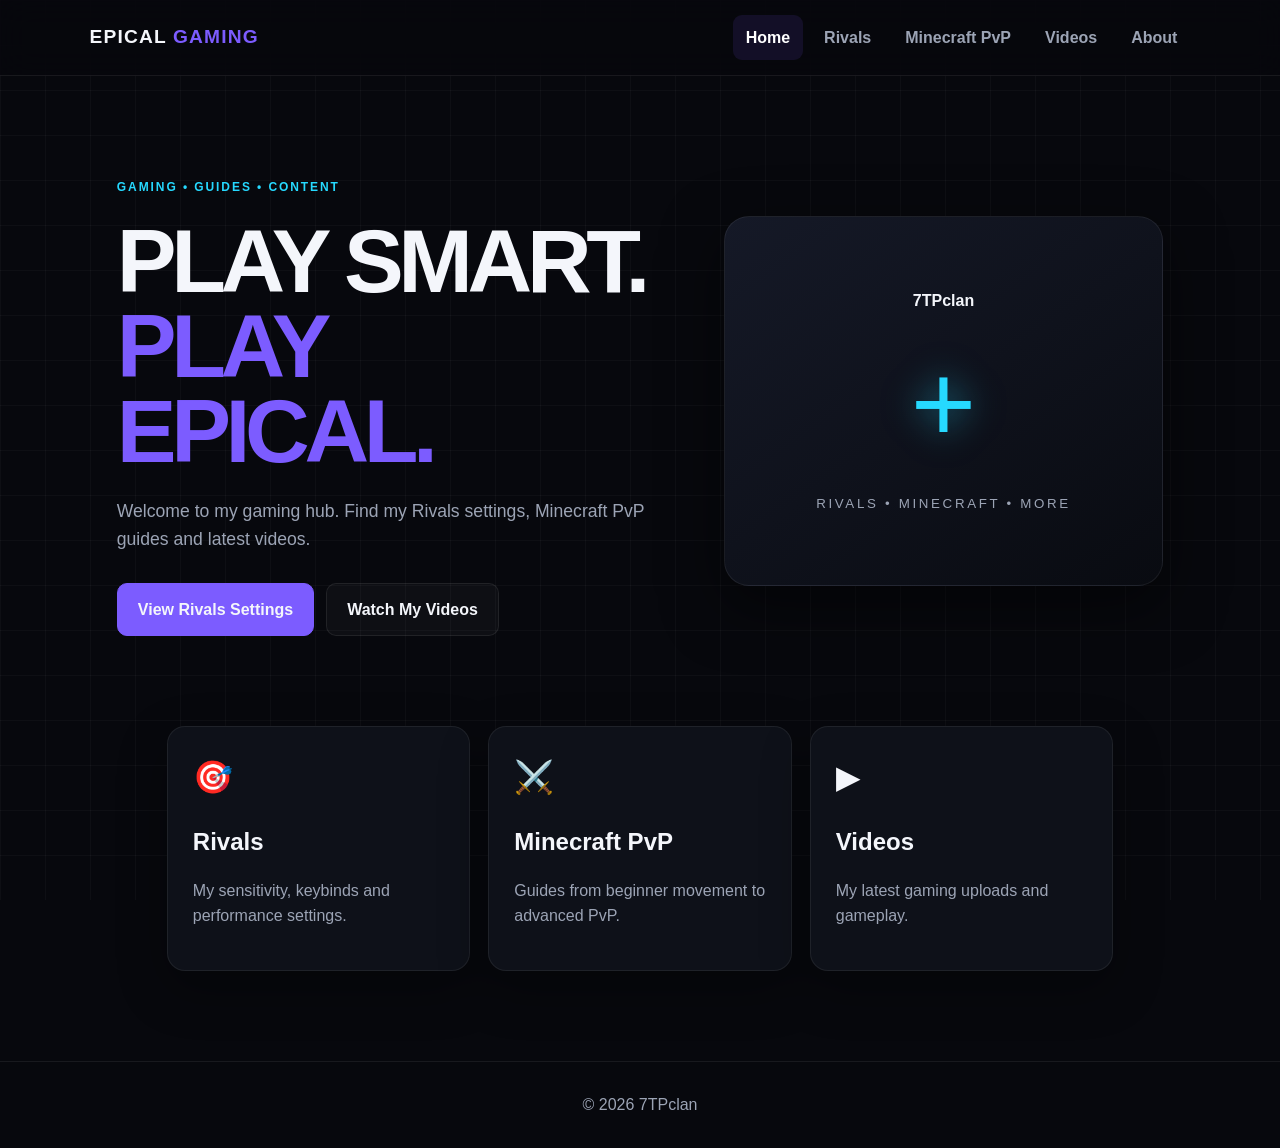
==== index.html @ 8da76f35 "Add files via upload" ====
<!DOCTYPE html>
<html lang="en">
<head>
<meta charset="UTF-8"><meta name="viewport" content="width=device-width,initial-scale=1.0">
<title>7TPclan</title><link rel="stylesheet" href="style.css">
</head>
<body>
<header><a class="logo" href="index.html">EPICAL <span>GAMING</span></a>
<nav>
<a class="active" href="index.html">Home</a>
<a href="rivals.html">Rivals</a>
<a href="minecraft.html">Minecraft PvP</a>
<a href="videos.html">Videos</a>
<a href="about.html">About</a>
</nav></header>
<main class="hero"><div>
<p class="eyebrow">GAMING • GUIDES • CONTENT</p>
<h1>PLAY SMART.<br><span>PLAY EPICAL.</span></h1>
<p class="lead">Welcome to my gaming hub. Find my Rivals settings, Minecraft PvP guides and latest videos.</p>
<div class="buttons"><a class="btn" href="rivals.html">View Rivals Settings</a><a class="btn ghost" href="videos.html">Watch My Videos</a></div>
</div><div class="hero-box"><b>7TPclan</b><strong>+</strong><small>RIVALS • MINECRAFT • MORE</small></div></main>
<section class="cards">
<a class="card" href="rivals.html"><i>🎯</i><h2>Rivals</h2><p>My sensitivity, keybinds and performance settings.</p></a>
<a class="card" href="minecraft.html"><i>⚔️</i><h2>Minecraft PvP</h2><p>Guides from beginner movement to advanced PvP.</p></a>
<a class="card" href="videos.html"><i>▶</i><h2>Videos</h2><p>My latest gaming uploads and gameplay.</p></a>
</section>
<footer>© <span id="year"></span> 7TPclan</footer><script src="script.js"></script>
</body></html>
---- style.css ----
*{box-sizing:border-box}html{scroll-behavior:smooth}body{margin:0;background:#07080d;color:#f4f6fb;font-family:Inter,Arial,sans-serif;line-height:1.6}body:before{content:"";position:fixed;inset:0;pointer-events:none;background-image:linear-gradient(#ffffff08 1px,transparent 1px),linear-gradient(90deg,#ffffff08 1px,transparent 1px);background-size:45px 45px;z-index:-1}a{text-decoration:none;color:inherit}header{height:76px;display:flex;align-items:center;justify-content:space-between;padding:0 7%;position:sticky;top:0;z-index:10;background:#07080ddd;backdrop-filter:blur(16px);border-bottom:1px solid #ffffff12}.logo{font-weight:900;font-size:1.2rem;letter-spacing:.06em}.logo span,h1 span{color:#7c5cff}nav{display:flex;gap:8px}nav a{padding:10px 13px;color:#9ca4b5;font-weight:700;border-radius:9px}nav a:hover,nav a.active{background:#7c5cff1c;color:#fff}.hero,.page{max-width:1200px;margin:auto}.hero{min-height:620px;padding:90px 6%;display:grid;grid-template-columns:1.1fr .9fr;align-items:center;gap:70px}.eyebrow{color:#26d9ff;font-size:.75rem;font-weight:900;letter-spacing:.16em}.hero h1,.page h1{font-size:clamp(3rem,7vw,6rem);line-height:.95;letter-spacing:-.06em;margin:22px 0}.page{padding:90px 6%;min-height:650px}.page h1{font-size:clamp(2.7rem,6vw,5rem)}.lead{color:#9ca4b5;max-width:650px;font-size:1.1rem}.buttons{display:flex;gap:12px;margin-top:30px}.btn{display:inline-block;padding:13px 20px;background:#7c5cff;border:1px solid #7c5cff;border-radius:10px;font-weight:900}.btn.ghost{background:#ffffff08;border-color:#ffffff14}.hero-box{height:370px;border:1px solid #ffffff12;border-radius:25px;background:linear-gradient(145deg,#151927,#090b11);display:flex;flex-direction:column;align-items:center;justify-content:center;box-shadow:0 20px 60px #0008}.hero-box strong{font-size:7rem;font-weight:200;color:#26d9ff;text-shadow:0 0 35px #26d9ff88}.hero-box small{color:#9ca4b5;letter-spacing:.2em}.cards,.grid{display:grid;grid-template-columns:repeat(3,1fr);gap:18px;max-width:1100px;margin:0 auto;padding:0 6% 90px}.card,.panel,.video{background:#0e1119;border:1px solid #ffffff12;border-radius:18px;padding:25px;box-shadow:0 18px 50px #0005}.card{transition:.2s}.card:hover{transform:translateY(-5px);border-color:#7c5cff66}.card i{font-style:normal;font-size:2rem}.card h2{margin-bottom:7px}.card p,.panel p,.inside p{color:#9ca4b5}.panel div{display:flex;justify-content:space-between;padding:14px 0;border-bottom:1px solid #ffffff0e;color:#9ca4b5}.panel div b{color:#fff}.panel small{color:#26d9ff;font-weight:900;letter-spacing:.1em}.panel li{color:#cbd1df;padding:5px}.tip{margin-top:30px;padding:18px;background:#26d9ff0d;border:1px solid #26d9ff22;border-radius:12px}.video{padding:0;overflow:hidden}.thumb{height:180px;background:linear-gradient(135deg,#2b1c61,#12172b);display:flex;align-items:center;justify-content:center;flex-direction:column;font-weight:900;letter-spacing:.12em;font-size:.8rem}.thumb b{font-size:1.6rem}.thumb.two{background:linear-gradient(135deg,#183f4d,#121a2c)}.thumb.three{background:linear-gradient(135deg,#4c2344,#171326)}.inside{padding:20px}.link{color:#26d9ff;font-weight:800}.about{text-align:center}.about .lead{margin:0 auto 30px}footer{padding:30px 7%;border-top:1px solid #ffffff12;color:#9ca4b5;text-align:center}@media(max-width:800px){header{padding:0 5%}nav{gap:0}nav a{font-size:.8rem;padding:8px}.hero{grid-template-columns:1fr;padding-top:60px}.hero-box{height:280px}.cards,.grid{grid-template-columns:1fr}.buttons{flex-direction:column}.btn{text-align:center}.page{padding-top:60px}}@media(max-width:520px){nav{flex-wrap:wrap;justify-content:flex-end}header{height:auto;min-height:76px;padding:12px 5%;gap:10px}.logo{font-size:1rem}nav a{font-size:.72rem;padding:6px}.hero h1{font-size:3.2rem}}
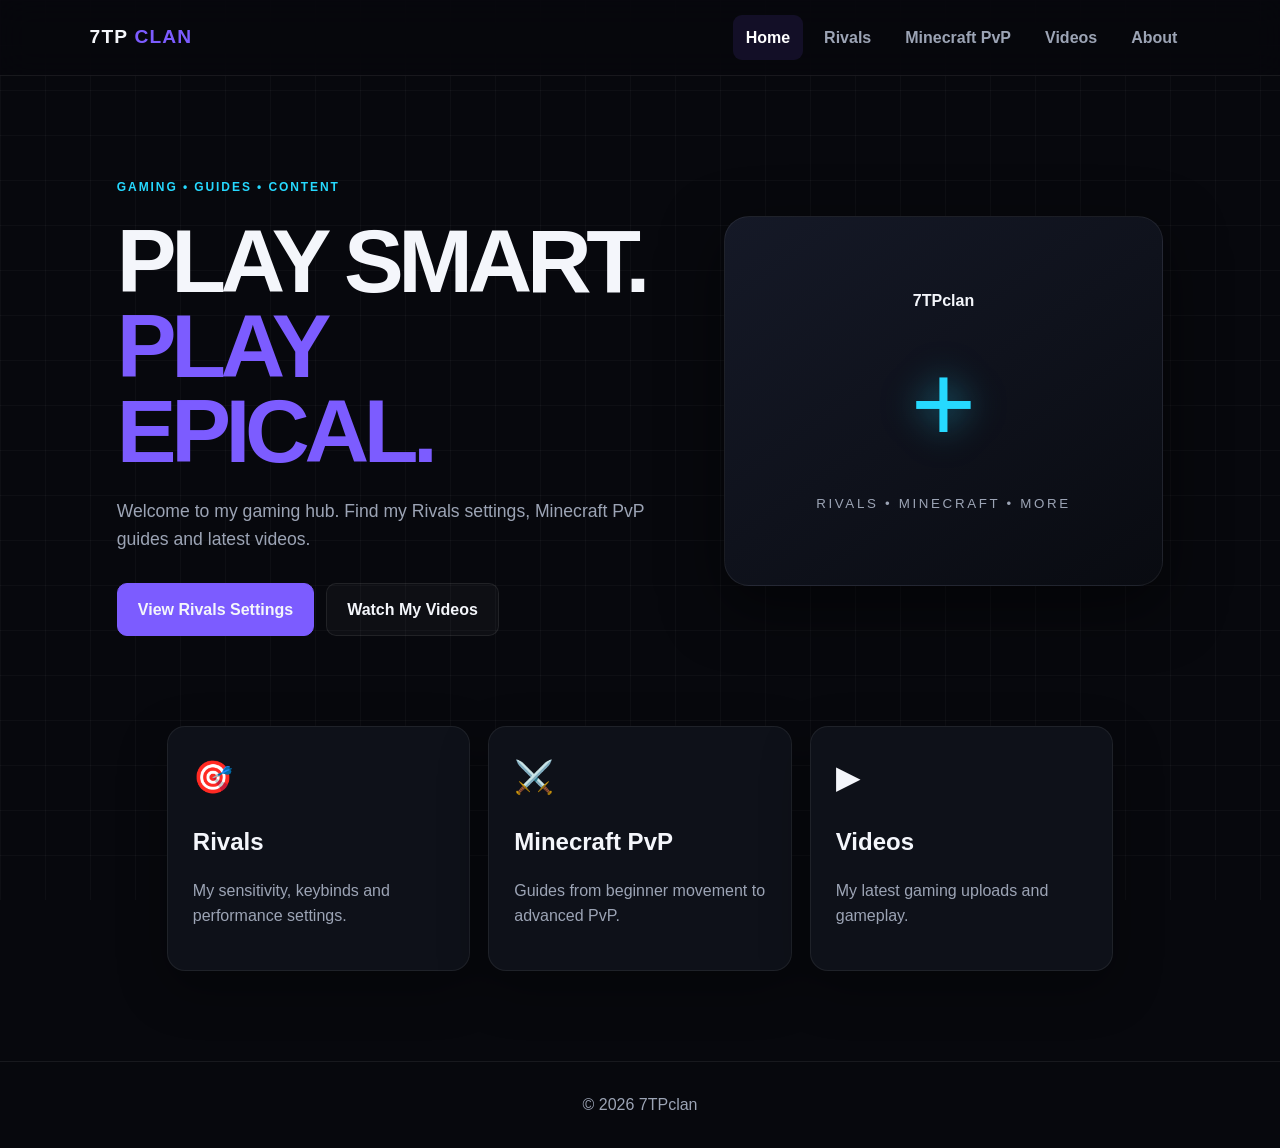
==== commit 44239899: "Update index.html" ====
--- a/index.html
+++ b/index.html
@@ -5,7 +5,7 @@
 <title>7TPclan</title><link rel="stylesheet" href="style.css">
 </head>
 <body>
-<header><a class="logo" href="index.html">EPICAL <span>GAMING</span></a>
+<header><a class="logo" href="index.html">7TP <span>CLAN</span></a>
 <nav>
 <a class="active" href="index.html">Home</a>
 <a href="rivals.html">Rivals</a>
@@ -25,4 +25,4 @@
 <a class="card" href="videos.html"><i>▶</i><h2>Videos</h2><p>My latest gaming uploads and gameplay.</p></a>
 </section>
 <footer>© <span id="year"></span> 7TPclan</footer><script src="script.js"></script>
-</body></html>+</body></html>
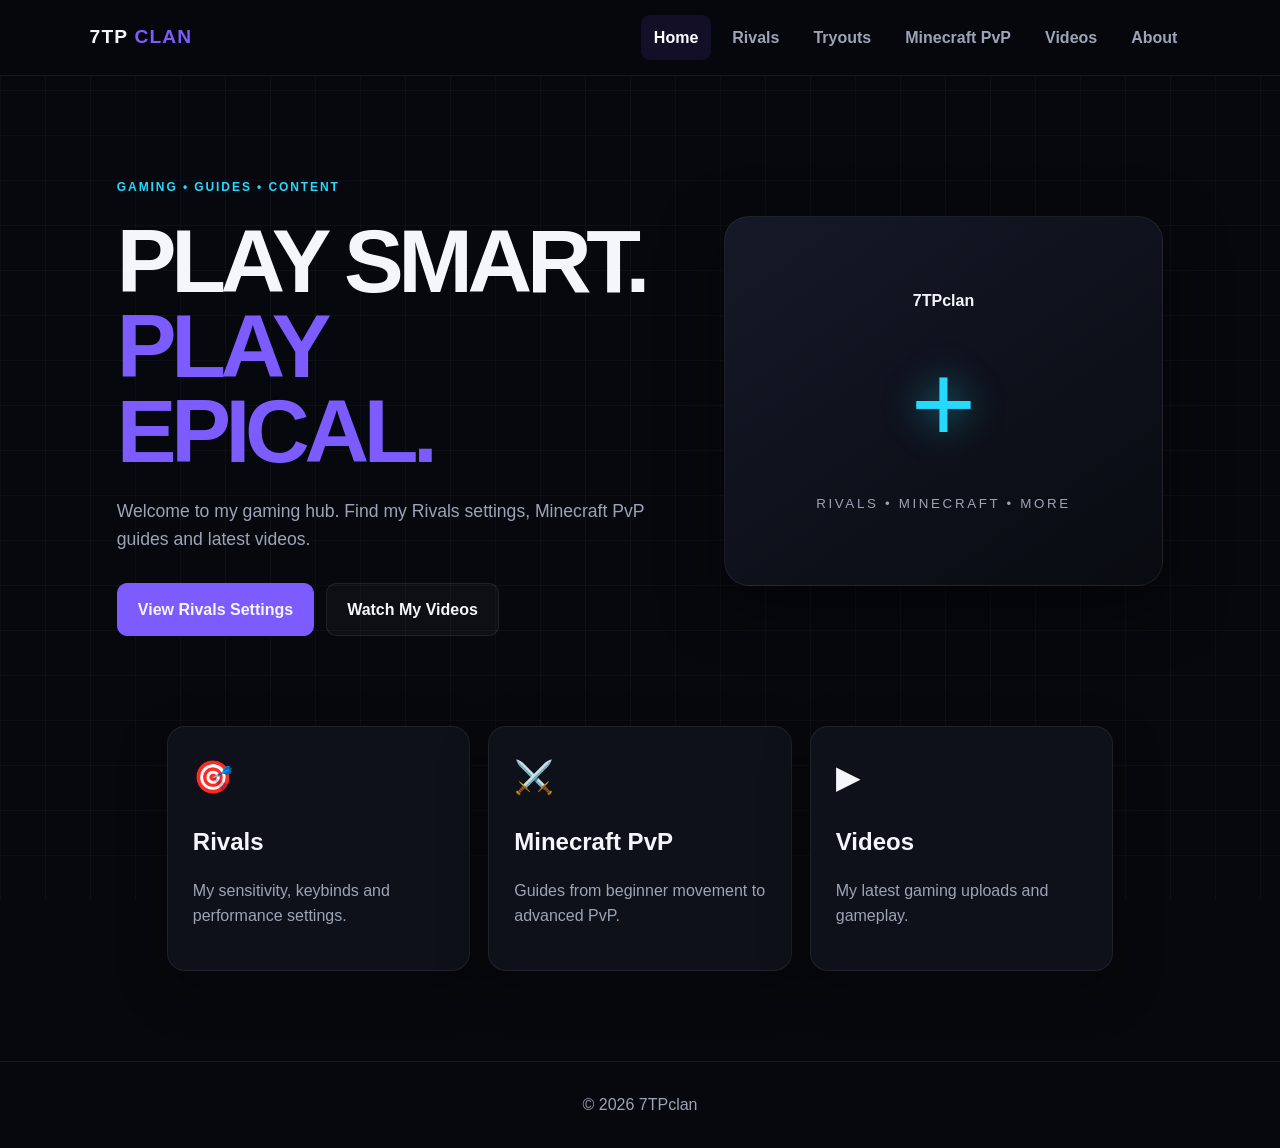
==== commit c0fad3ba: "Update index.html" ====
--- a/index.html
+++ b/index.html
@@ -9,6 +9,7 @@
 <nav>
 <a class="active" href="index.html">Home</a>
 <a href="rivals.html">Rivals</a>
+<a href="tryouts.html">Tryouts</a>
 <a href="minecraft.html">Minecraft PvP</a>
 <a href="videos.html">Videos</a>
 <a href="about.html">About</a>
--- a/style.css
+++ b/style.css
@@ -1 +1,756 @@
-*{box-sizing:border-box}html{scroll-behavior:smooth}body{margin:0;background:#07080d;color:#f4f6fb;font-family:Inter,Arial,sans-serif;line-height:1.6}body:before{content:"";position:fixed;inset:0;pointer-events:none;background-image:linear-gradient(#ffffff08 1px,transparent 1px),linear-gradient(90deg,#ffffff08 1px,transparent 1px);background-size:45px 45px;z-index:-1}a{text-decoration:none;color:inherit}header{height:76px;display:flex;align-items:center;justify-content:space-between;padding:0 7%;position:sticky;top:0;z-index:10;background:#07080ddd;backdrop-filter:blur(16px);border-bottom:1px solid #ffffff12}.logo{font-weight:900;font-size:1.2rem;letter-spacing:.06em}.logo span,h1 span{color:#7c5cff}nav{display:flex;gap:8px}nav a{padding:10px 13px;color:#9ca4b5;font-weight:700;border-radius:9px}nav a:hover,nav a.active{background:#7c5cff1c;color:#fff}.hero,.page{max-width:1200px;margin:auto}.hero{min-height:620px;padding:90px 6%;display:grid;grid-template-columns:1.1fr .9fr;align-items:center;gap:70px}.eyebrow{color:#26d9ff;font-size:.75rem;font-weight:900;letter-spacing:.16em}.hero h1,.page h1{font-size:clamp(3rem,7vw,6rem);line-height:.95;letter-spacing:-.06em;margin:22px 0}.page{padding:90px 6%;min-height:650px}.page h1{font-size:clamp(2.7rem,6vw,5rem)}.lead{color:#9ca4b5;max-width:650px;font-size:1.1rem}.buttons{display:flex;gap:12px;margin-top:30px}.btn{display:inline-block;padding:13px 20px;background:#7c5cff;border:1px solid #7c5cff;border-radius:10px;font-weight:900}.btn.ghost{background:#ffffff08;border-color:#ffffff14}.hero-box{height:370px;border:1px solid #ffffff12;border-radius:25px;background:linear-gradient(145deg,#151927,#090b11);display:flex;flex-direction:column;align-items:center;justify-content:center;box-shadow:0 20px 60px #0008}.hero-box strong{font-size:7rem;font-weight:200;color:#26d9ff;text-shadow:0 0 35px #26d9ff88}.hero-box small{color:#9ca4b5;letter-spacing:.2em}.cards,.grid{display:grid;grid-template-columns:repeat(3,1fr);gap:18px;max-width:1100px;margin:0 auto;padding:0 6% 90px}.card,.panel,.video{background:#0e1119;border:1px solid #ffffff12;border-radius:18px;padding:25px;box-shadow:0 18px 50px #0005}.card{transition:.2s}.card:hover{transform:translateY(-5px);border-color:#7c5cff66}.card i{font-style:normal;font-size:2rem}.card h2{margin-bottom:7px}.card p,.panel p,.inside p{color:#9ca4b5}.panel div{display:flex;justify-content:space-between;padding:14px 0;border-bottom:1px solid #ffffff0e;color:#9ca4b5}.panel div b{color:#fff}.panel small{color:#26d9ff;font-weight:900;letter-spacing:.1em}.panel li{color:#cbd1df;padding:5px}.tip{margin-top:30px;padding:18px;background:#26d9ff0d;border:1px solid #26d9ff22;border-radius:12px}.video{padding:0;overflow:hidden}.thumb{height:180px;background:linear-gradient(135deg,#2b1c61,#12172b);display:flex;align-items:center;justify-content:center;flex-direction:column;font-weight:900;letter-spacing:.12em;font-size:.8rem}.thumb b{font-size:1.6rem}.thumb.two{background:linear-gradient(135deg,#183f4d,#121a2c)}.thumb.three{background:linear-gradient(135deg,#4c2344,#171326)}.inside{padding:20px}.link{color:#26d9ff;font-weight:800}.about{text-align:center}.about .lead{margin:0 auto 30px}footer{padding:30px 7%;border-top:1px solid #ffffff12;color:#9ca4b5;text-align:center}@media(max-width:800px){header{padding:0 5%}nav{gap:0}nav a{font-size:.8rem;padding:8px}.hero{grid-template-columns:1fr;padding-top:60px}.hero-box{height:280px}.cards,.grid{grid-template-columns:1fr}.buttons{flex-direction:column}.btn{text-align:center}.page{padding-top:60px}}@media(max-width:520px){nav{flex-wrap:wrap;justify-content:flex-end}header{height:auto;min-height:76px;padding:12px 5%;gap:10px}.logo{font-size:1rem}nav a{font-size:.72rem;padding:6px}.hero h1{font-size:3.2rem}}+* {
+  box-sizing: border-box;
+}
+
+html {
+  scroll-behavior: smooth;
+}
+
+body {
+  margin: 0;
+  background: #07080d;
+  color: #f4f6fb;
+  font-family: Inter, Arial, sans-serif;
+  line-height: 1.6;
+}
+
+body:before {
+  content: "";
+  position: fixed;
+  inset: 0;
+  pointer-events: none;
+  background-image:
+    linear-gradient(#ffffff08 1px, transparent 1px),
+    linear-gradient(90deg, #ffffff08 1px, transparent 1px);
+  background-size: 45px 45px;
+  z-index: -1;
+}
+
+a {
+  text-decoration: none;
+  color: inherit;
+}
+
+/* =========================
+   HEADER
+========================= */
+
+header {
+  height: 76px;
+  display: flex;
+  align-items: center;
+  justify-content: space-between;
+  padding: 0 7%;
+  position: sticky;
+  top: 0;
+  z-index: 10;
+  background: #07080ddd;
+  backdrop-filter: blur(16px);
+  border-bottom: 1px solid #ffffff12;
+}
+
+.logo {
+  font-weight: 900;
+  font-size: 1.2rem;
+  letter-spacing: 0.06em;
+}
+
+.logo span,
+h1 span,
+h2 span {
+  color: #7c5cff;
+}
+
+nav {
+  display: flex;
+  gap: 8px;
+}
+
+nav a {
+  padding: 10px 13px;
+  color: #9ca4b5;
+  font-weight: 700;
+  border-radius: 9px;
+}
+
+nav a:hover,
+nav a.active {
+  background: #7c5cff1c;
+  color: #fff;
+}
+
+/* =========================
+   GENERAL
+========================= */
+
+.hero,
+.page {
+  max-width: 1200px;
+  margin: auto;
+}
+
+.eyebrow {
+  color: #26d9ff;
+  font-size: 0.75rem;
+  font-weight: 900;
+  letter-spacing: 0.16em;
+}
+
+.hero h1,
+.page h1 {
+  font-size: clamp(3rem, 7vw, 6rem);
+  line-height: 0.95;
+  letter-spacing: -0.06em;
+  margin: 22px 0;
+}
+
+.page {
+  padding: 90px 6%;
+  min-height: 650px;
+}
+
+.page h1 {
+  font-size: clamp(2.7rem, 6vw, 5rem);
+}
+
+.lead {
+  color: #9ca4b5;
+  max-width: 650px;
+  font-size: 1.1rem;
+}
+
+/* =========================
+   HOME HERO
+========================= */
+
+.hero {
+  min-height: 620px;
+  padding: 90px 6%;
+  display: grid;
+  grid-template-columns: 1.1fr 0.9fr;
+  align-items: center;
+  gap: 70px;
+}
+
+.hero-box {
+  height: 370px;
+  border: 1px solid #ffffff12;
+  border-radius: 25px;
+  background: linear-gradient(145deg, #151927, #090b11);
+  display: flex;
+  flex-direction: column;
+  align-items: center;
+  justify-content: center;
+  box-shadow: 0 20px 60px #0008;
+}
+
+.hero-box strong {
+  font-size: 7rem;
+  font-weight: 200;
+  color: #26d9ff;
+  text-shadow: 0 0 35px #26d9ff88;
+}
+
+.hero-box small {
+  color: #9ca4b5;
+  letter-spacing: 0.2em;
+}
+
+/* =========================
+   BUTTONS
+========================= */
+
+.buttons {
+  display: flex;
+  gap: 12px;
+  margin-top: 30px;
+}
+
+.btn {
+  display: inline-block;
+  padding: 13px 20px;
+  background: #7c5cff;
+  border: 1px solid #7c5cff;
+  border-radius: 10px;
+  font-weight: 900;
+}
+
+.btn.ghost {
+  background: #ffffff08;
+  border-color: #ffffff14;
+}
+
+/* =========================
+   CARDS / PANELS / VIDEOS
+========================= */
+
+.cards,
+.grid {
+  display: grid;
+  grid-template-columns: repeat(3, 1fr);
+  gap: 18px;
+  max-width: 1100px;
+  margin: 0 auto;
+  padding: 0 6% 90px;
+}
+
+.card,
+.panel,
+.video {
+  background: #0e1119;
+  border: 1px solid #ffffff12;
+  border-radius: 18px;
+  padding: 25px;
+  box-shadow: 0 18px 50px #0005;
+}
+
+.card {
+  transition: 0.2s;
+}
+
+.card:hover {
+  transform: translateY(-5px);
+  border-color: #7c5cff66;
+}
+
+.card i {
+  font-style: normal;
+  font-size: 2rem;
+}
+
+.card h2 {
+  margin-bottom: 7px;
+}
+
+.card p,
+.panel p,
+.inside p {
+  color: #9ca4b5;
+}
+
+/* =========================
+   RIVALS SETTINGS
+========================= */
+
+.panel div {
+  display: flex;
+  justify-content: space-between;
+  gap: 20px;
+  padding: 14px 0;
+  border-bottom: 1px solid #ffffff0e;
+  color: #9ca4b5;
+}
+
+.panel div b {
+  color: #fff;
+  text-align: right;
+}
+
+.panel small {
+  color: #26d9ff;
+  font-weight: 900;
+  letter-spacing: 0.1em;
+}
+
+.panel li {
+  color: #cbd1df;
+  padding: 5px;
+}
+
+.tip {
+  margin-top: 30px;
+  padding: 18px;
+  background: #26d9ff0d;
+  border: 1px solid #26d9ff22;
+  border-radius: 12px;
+}
+
+/* =========================
+   VIDEOS
+========================= */
+
+.video {
+  padding: 0;
+  overflow: hidden;
+}
+
+.thumb {
+  height: 180px;
+  background: linear-gradient(135deg, #2b1c61, #12172b);
+  display: flex;
+  align-items: center;
+  justify-content: center;
+  flex-direction: column;
+  font-weight: 900;
+  letter-spacing: 0.12em;
+  font-size: 0.8rem;
+}
+
+.thumb b {
+  font-size: 1.6rem;
+}
+
+.thumb.two {
+  background: linear-gradient(135deg, #183f4d, #121a2c);
+}
+
+.thumb.three {
+  background: linear-gradient(135deg, #4c2344, #171326);
+}
+
+.inside {
+  padding: 20px;
+}
+
+.link {
+  color: #26d9ff;
+  font-weight: 800;
+}
+
+/* =========================
+   ABOUT
+========================= */
+
+.about {
+  text-align: center;
+}
+
+.about .lead {
+  margin: 0 auto 30px;
+}
+
+/* =========================
+   CLAN MEMBERS
+========================= */
+
+.clan-members {
+  max-width: 1200px;
+  margin: 70px auto 0;
+  padding: 0 6% 80px;
+  text-align: center;
+}
+
+.clan-members h2,
+.tryout-section h2 {
+  font-size: clamp(2.5rem, 5vw, 4.5rem);
+  line-height: 1;
+  letter-spacing: -0.05em;
+  margin: 15px 0;
+}
+
+.section-lead {
+  color: #9ca4b5;
+  max-width: 650px;
+  margin: 0 auto 40px;
+}
+
+/* =========================
+   MEMBER GRID
+========================= */
+
+.member-grid {
+  display: grid;
+  grid-template-columns: repeat(3, 1fr);
+  gap: 22px;
+  margin-top: 40px;
+}
+
+/* =========================
+   MEMBER CARD
+========================= */
+
+.member-card {
+  background: #0e1119;
+  border: 1px solid #ffffff12;
+  border-radius: 20px;
+  overflow: hidden;
+  box-shadow: 0 18px 50px #0005;
+  transition: 0.25s;
+}
+
+.member-card:hover {
+  transform: translateY(-7px);
+  border-color: #7c5cff66;
+}
+
+.member-card.featured {
+  border-color: #7c5cff35;
+}
+
+/* =========================
+   MEMBER PHOTO
+========================= */
+
+.member-photo {
+  height: 280px;
+  display: flex;
+  align-items: flex-end;
+  justify-content: center;
+  overflow: hidden;
+  background: linear-gradient(145deg, #151927, #090b11);
+}
+
+.member-photo img {
+  width: 100%;
+  height: 100%;
+  object-fit: contain;
+  object-position: center bottom;
+  display: block;
+}
+
+/* =========================
+   MEMBER INFO
+========================= */
+
+.member-info {
+  padding: 22px;
+}
+
+.member-info h3 {
+  font-size: 1.5rem;
+  margin: 5px 0;
+}
+
+.member-info p:last-child {
+  color: #9ca4b5;
+  margin: 0;
+}
+
+/* =========================
+   MEMBER ROLES
+========================= */
+
+.member-role {
+  font-size: 0.72rem;
+  font-weight: 900;
+  letter-spacing: 0.12em;
+  margin: 0 0 8px;
+}
+
+.member-role.leader {
+  color: #26d9ff;
+}
+
+.member-role.vice {
+  color: #7c5cff;
+}
+
+.member-role.command {
+  color: #9ca4b5;
+}
+
+/* =========================
+   TRYOUT TEAMS
+========================= */
+
+.tryout-section {
+  margin-top: 90px;
+}
+
+.tryout-box {
+  max-width: 750px;
+  margin: 40px auto 0;
+  padding: 40px 25px;
+  background: linear-gradient(145deg, #151927, #090b11);
+  border: 1px solid #ffffff12;
+  border-radius: 20px;
+  box-shadow: 0 18px 50px #0005;
+}
+
+.tryout-box h3 {
+  margin-top: 0;
+  font-size: 1.8rem;
+}
+
+.tryout-box p {
+  color: #9ca4b5;
+  margin-bottom: 25px;
+}
+
+/* =========================
+   DISCORD SECTION
+========================= */
+
+.discord-join {
+  max-width: 900px;
+  margin: 50px auto 0;
+  padding: 45px 30px;
+  text-align: center;
+  background: linear-gradient(145deg, #151927, #090b11);
+  border: 1px solid #ffffff12;
+  border-radius: 20px;
+  box-shadow: 0 18px 50px #0005;
+}
+
+.discord-join h2 {
+  margin: 0 0 10px;
+  font-size: 2rem;
+}
+
+.discord-join p {
+  color: #9ca4b5;
+  margin: 0 0 25px;
+}
+
+/* =========================
+   FOOTER
+========================= */
+
+footer {
+  padding: 30px 7%;
+  border-top: 1px solid #ffffff12;
+  color: #9ca4b5;
+  text-align: center;
+}
+
+/* =========================
+   TABLET
+========================= */
+
+@media (max-width: 800px) {
+
+  header {
+    padding: 0 5%;
+  }
+
+  nav {
+    gap: 0;
+  }
+
+  nav a {
+    font-size: 0.8rem;
+    padding: 8px;
+  }
+
+  .hero {
+    grid-template-columns: 1fr;
+    padding-top: 60px;
+  }
+
+  .hero-box {
+    height: 280px;
+  }
+
+  .cards,
+  .grid,
+  .member-grid {
+    grid-template-columns: 1fr;
+  }
+
+  .buttons {
+    flex-direction: column;
+  }
+
+  .btn {
+    text-align: center;
+  }
+
+  .page {
+    padding-top: 60px;
+  }
+
+  .member-photo {
+    height: 300px;
+  }
+}
+
+/* =========================
+   MOBILE
+========================= */
+
+@media (max-width: 520px) {
+
+  nav {
+    flex-wrap: wrap;
+    justify-content: flex-end;
+  }
+
+  header {
+    height: auto;
+    min-height: 76px;
+    padding: 12px 5%;
+    gap: 10px;
+  }
+
+  .logo {
+    font-size: 1rem;
+  }
+
+  nav a {
+    font-size: 0.72rem;
+    padding: 6px;
+  }
+
+  .hero h1 {
+    font-size: 3.2rem;
+  }
+
+  .member-grid {
+    grid-template-columns: 1fr;
+  }
+
+  .panel div {
+    flex-wrap: wrap;
+  }
+}
+/* =========================
+   TRYOUTS PAGE
+========================= */
+
+.tryout-section {
+  max-width: 1100px;
+  margin: 60px auto 0;
+  padding-bottom: 50px;
+}
+
+.tryout-section > h2,
+.host-title {
+  font-size: clamp(2.2rem, 5vw, 4rem);
+  line-height: 1;
+  letter-spacing: -0.05em;
+  margin: 50px 0 25px;
+}
+
+.tryout-section h2 span,
+.host-title span {
+  color: #7c5cff;
+}
+
+.tryout-requirements {
+  display: grid;
+  grid-template-columns: repeat(2, 1fr);
+  gap: 18px;
+}
+
+.requirement {
+  display: flex;
+  align-items: center;
+  gap: 20px;
+  padding: 25px;
+  background: #0e1119;
+  border: 1px solid #ffffff12;
+  border-radius: 18px;
+  box-shadow: 0 18px 50px #0005;
+}
+
+.requirement-icon {
+  font-size: 2.5rem;
+  flex-shrink: 0;
+}
+
+.requirement h3 {
+  margin: 0 0 5px;
+  font-size: 1.4rem;
+}
+
+.requirement h3 span {
+  color: #9ca4b5;
+  font-size: 0.8rem;
+}
+
+.requirement p {
+  margin: 0;
+  color: #9ca4b5;
+}
+
+.requirement.optional {
+  border-color: #7c5cff35;
+}
+
+.section-lead {
+  color: #9ca4b5;
+  max-width: 650px;
+  margin: 0 auto 35px;
+}
+
+.host-title {
+  margin-top: 80px;
+  text-align: center;
+}
+
+.host-grid {
+  display: grid;
+  grid-template-columns: repeat(3, 1fr);
+  gap: 18px;
+}
+
+.host-card {
+  padding: 25px;
+  text-align: center;
+  background: #0e1119;
+  border: 1px solid #ffffff12;
+  border-radius: 18px;
+  box-shadow: 0 18px 50px #0005;
+  transition: 0.2s;
+}
+
+.host-card:hover {
+  transform: translateY(-5px);
+  border-color: #7c5cff66;
+}
+
+.host-card h3 {
+  margin: 5px 0;
+  font-size: 1.35rem;
+}
+
+.host-card p:last-child {
+  color: #9ca4b5;
+  margin: 0;
+}
+
+.host-role {
+  font-size: 0.72rem;
+  font-weight: 900;
+  letter-spacing: 0.12em;
+  margin: 0;
+}
+
+.host-role.leader {
+  color: #26d9ff;
+}
+
+.host-role.vice {
+  color: #7c5cff;
+}
+
+.host-role.command {
+  color: #9ca4b5;
+}
+
+.tryout-action {
+  margin: 75px auto 0;
+  max-width: 800px;
+  padding: 45px 30px;
+  text-align: center;
+  background: linear-gradient(145deg, #151927, #090b11);
+  border: 1px solid #ffffff12;
+  border-radius: 20px;
+  box-shadow: 0 18px 50px #0005;
+}
+
+.tryout-action h2 {
+  margin: 0 0 10px;
+  font-size: 2.2rem;
+}
+
+.tryout-action h2 span {
+  color: #7c5cff;
+}
+
+.tryout-action p {
+  color: #9ca4b5;
+  margin-bottom: 25px;
+}
+
+@media (max-width: 800px) {
+
+  .tryout-requirements {
+    grid-template-columns: 1fr;
+  }
+
+  .host-grid {
+    grid-template-columns: 1fr;
+  }
+
+}
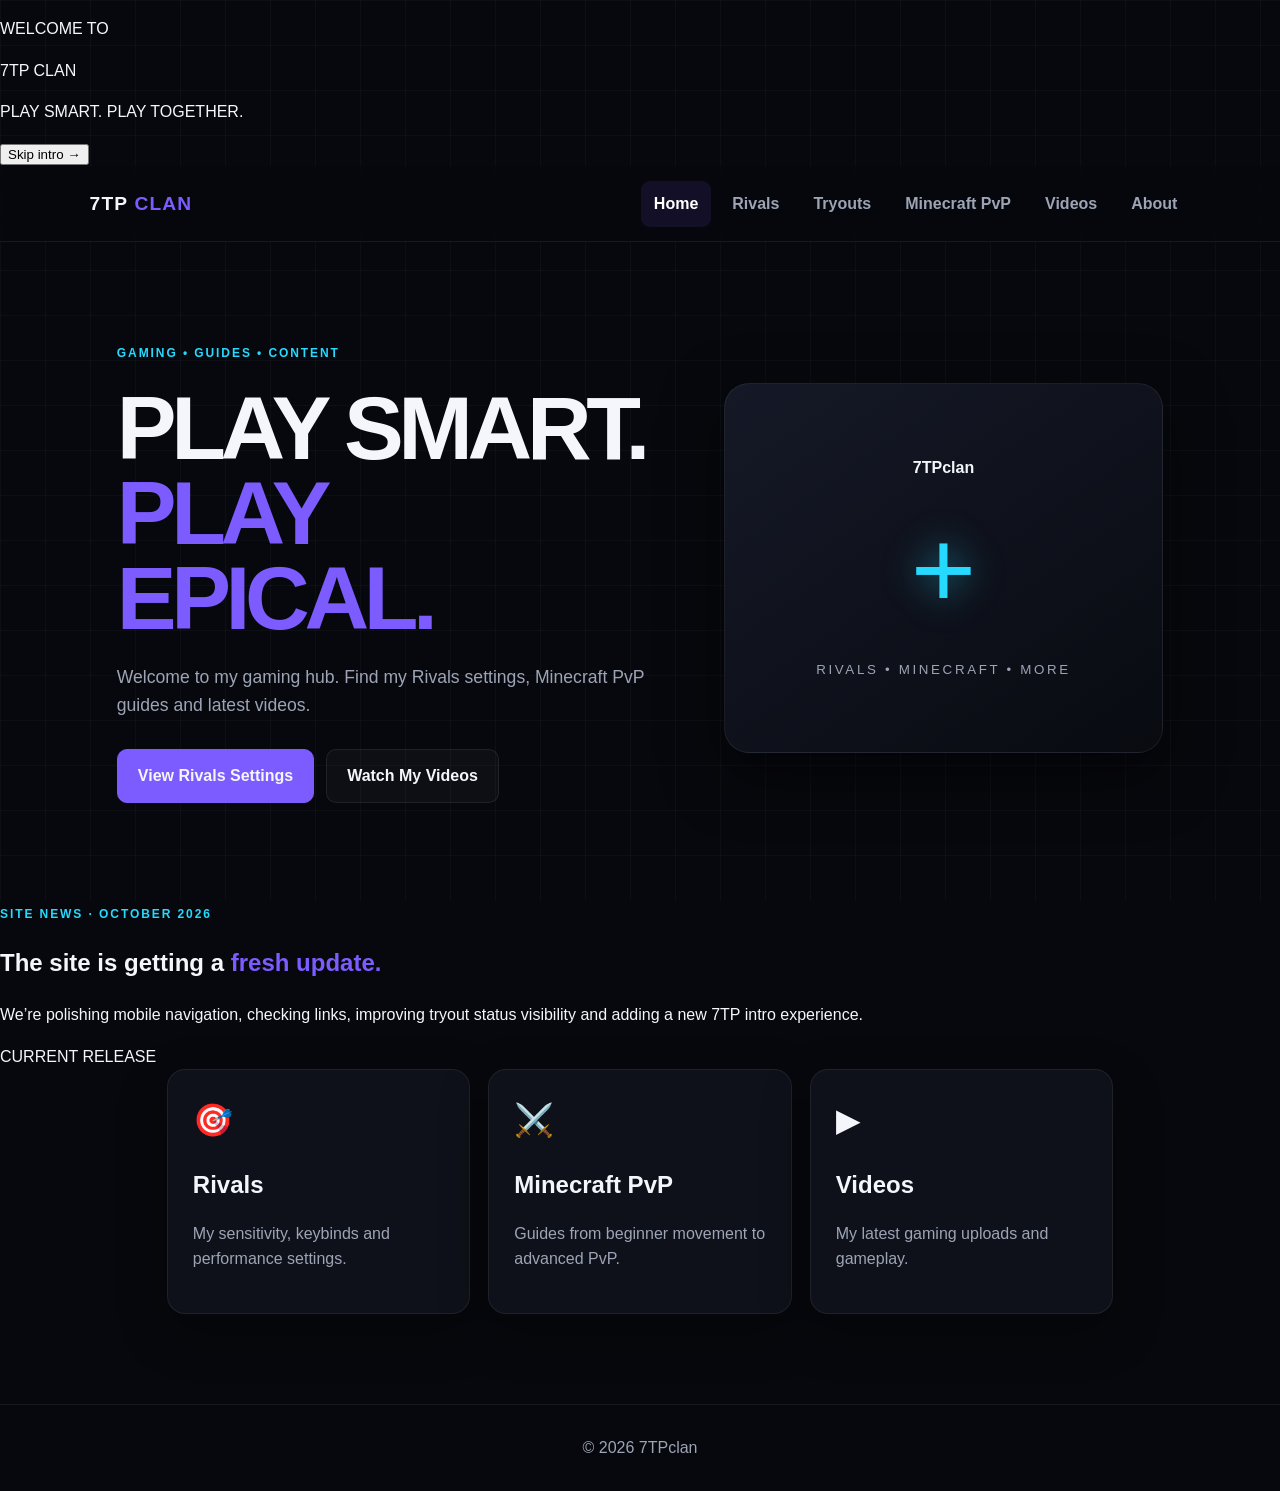
==== commit 8c397e66: "Add 7TP intro and latest update announcement" ====
--- a/index.html
+++ b/index.html
@@ -5,6 +5,16 @@
 <title>7TPclan</title><link rel="stylesheet" href="style.css">
 </head>
 <body>
+<div class="intro-overlay" id="introOverlay" aria-label="7TPclan intro" role="dialog" aria-modal="true">
+  <div class="intro-grid" aria-hidden="true"></div>
+  <div class="intro-content">
+    <p class="intro-eyebrow">WELCOME TO</p>
+    <div class="intro-logo">7TP <span>CLAN</span></div>
+    <p class="intro-tagline">PLAY SMART. PLAY TOGETHER.</p>
+    <button class="intro-skip" id="skipIntro" type="button">Skip intro <span aria-hidden="true">→</span></button>
+  </div>
+  <div class="intro-progress" aria-hidden="true"><span></span></div>
+</div>
 <header><a class="logo" href="index.html">7TP <span>CLAN</span></a>
 <nav>
 <a class="active" href="index.html">Home</a>
@@ -20,6 +30,14 @@
 <p class="lead">Welcome to my gaming hub. Find my Rivals settings, Minecraft PvP guides and latest videos.</p>
 <div class="buttons"><a class="btn" href="rivals.html">View Rivals Settings</a><a class="btn ghost" href="videos.html">Watch My Videos</a></div>
 </div><div class="hero-box"><b>7TPclan</b><strong>+</strong><small>RIVALS • MINECRAFT • MORE</small></div></main>
+<section class="latest-update" aria-labelledby="latestUpdateTitle">
+  <div class="latest-update-copy">
+    <p class="eyebrow">SITE NEWS · OCTOBER 2026</p>
+    <h2 id="latestUpdateTitle">The site is getting a <span>fresh update.</span></h2>
+    <p>We’re polishing mobile navigation, checking links, improving tryout status visibility and adding a new 7TP intro experience.</p>
+  </div>
+  <span class="update-label">CURRENT RELEASE</span>
+</section>
 <section class="cards">
 <a class="card" href="rivals.html"><i>🎯</i><h2>Rivals</h2><p>My sensitivity, keybinds and performance settings.</p></a>
 <a class="card" href="minecraft.html"><i>⚔️</i><h2>Minecraft PvP</h2><p>Guides from beginner movement to advanced PvP.</p></a>
--- a/style.css
+++ b/style.css
@@ -30,6 +30,7 @@
   text-decoration: none;
   color: inherit;
 }
+
 
 /* =========================
    HEADER
@@ -79,6 +80,7 @@
   color: #fff;
 }
 
+
 /* =========================
    GENERAL
 ========================= */
@@ -118,6 +120,7 @@
   max-width: 650px;
   font-size: 1.1rem;
 }
+
 
 /* =========================
    HOME HERO
@@ -156,6 +159,7 @@
   letter-spacing: 0.2em;
 }
 
+
 /* =========================
    BUTTONS
 ========================= */
@@ -173,12 +177,18 @@
   border: 1px solid #7c5cff;
   border-radius: 10px;
   font-weight: 900;
+  cursor: pointer;
+}
+
+.btn:hover {
+  filter: brightness(1.08);
 }
 
 .btn.ghost {
   background: #ffffff08;
   border-color: #ffffff14;
 }
+
 
 /* =========================
    CARDS / PANELS / VIDEOS
@@ -228,6 +238,7 @@
   color: #9ca4b5;
 }
 
+
 /* =========================
    RIVALS SETTINGS
 ========================= */
@@ -264,6 +275,7 @@
   border: 1px solid #26d9ff22;
   border-radius: 12px;
 }
+
 
 /* =========================
    VIDEOS
@@ -307,6 +319,7 @@
   font-weight: 800;
 }
 
+
 /* =========================
    ABOUT
 ========================= */
@@ -318,6 +331,7 @@
 .about .lead {
   margin: 0 auto 30px;
 }
+
 
 /* =========================
    CLAN MEMBERS
@@ -344,6 +358,7 @@
   margin: 0 auto 40px;
 }
 
+
 /* =========================
    MEMBER GRID
 ========================= */
@@ -355,6 +370,7 @@
   margin-top: 40px;
 }
 
+
 /* =========================
    MEMBER CARD
 ========================= */
@@ -376,6 +392,7 @@
 .member-card.featured {
   border-color: #7c5cff35;
 }
+
 
 /* =========================
    MEMBER PHOTO
@@ -398,6 +415,7 @@
   display: block;
 }
 
+
 /* =========================
    MEMBER INFO
 ========================= */
@@ -415,6 +433,7 @@
   color: #9ca4b5;
   margin: 0;
 }
+
 
 /* =========================
    MEMBER ROLES
@@ -439,36 +458,242 @@
   color: #9ca4b5;
 }
 
-/* =========================
-   TRYOUT TEAMS
+
+/* =========================
+   TRYOUTS
 ========================= */
 
 .tryout-section {
-  margin-top: 90px;
-}
-
-.tryout-box {
-  max-width: 750px;
-  margin: 40px auto 0;
-  padding: 40px 25px;
+  max-width: 1100px;
+  margin: 60px auto 0;
+  padding-bottom: 50px;
+}
+
+.tryout-section > h2,
+.host-title {
+  font-size: clamp(2.2rem, 5vw, 4rem);
+  line-height: 1;
+  letter-spacing: -0.05em;
+  margin: 50px 0 25px;
+}
+
+.tryout-section h2 span,
+.host-title span {
+  color: #7c5cff;
+}
+
+
+/* =========================
+   TRYOUT REQUIREMENTS
+========================= */
+
+.tryout-requirements {
+  display: grid;
+  grid-template-columns: repeat(2, 1fr);
+  gap: 18px;
+}
+
+.requirement {
+  display: flex;
+  align-items: center;
+  gap: 20px;
+  padding: 25px;
+  background: #0e1119;
+  border: 1px solid #ffffff12;
+  border-radius: 18px;
+  box-shadow: 0 18px 50px #0005;
+}
+
+.requirement-icon {
+  font-size: 2.5rem;
+  flex-shrink: 0;
+}
+
+.requirement h3 {
+  margin: 0 0 5px;
+  font-size: 1.4rem;
+}
+
+.requirement h3 span {
+  color: #9ca4b5;
+  font-size: 0.8rem;
+}
+
+.requirement p {
+  margin: 0;
+  color: #9ca4b5;
+}
+
+.requirement.optional {
+  border-color: #7c5cff35;
+}
+
+
+/* =========================
+   TRYOUT HOSTS
+========================= */
+
+.host-title {
+  margin-top: 80px;
+  text-align: center;
+}
+
+.host-grid {
+  display: grid;
+  grid-template-columns: repeat(3, 1fr);
+  gap: 18px;
+}
+
+.host-card {
+  padding: 25px;
+  text-align: center;
+  background: #0e1119;
+  border: 1px solid #ffffff12;
+  border-radius: 18px;
+  box-shadow: 0 18px 50px #0005;
+  transition: 0.2s;
+}
+
+.host-card:hover {
+  transform: translateY(-5px);
+  border-color: #7c5cff66;
+}
+
+.host-card h3 {
+  margin: 5px 0;
+  font-size: 1.35rem;
+}
+
+.host-card p:last-child {
+  color: #9ca4b5;
+  margin: 0;
+}
+
+.host-role {
+  font-size: 0.72rem;
+  font-weight: 900;
+  letter-spacing: 0.12em;
+  margin: 0;
+}
+
+.host-role.leader {
+  color: #26d9ff;
+}
+
+.host-role.vice {
+  color: #7c5cff;
+}
+
+.host-role.command {
+  color: #9ca4b5;
+}
+
+
+/* =========================
+   TRYOUT ACTION
+========================= */
+
+.tryout-action {
+  margin: 75px auto 0;
+  max-width: 800px;
+  padding: 45px 30px;
+  text-align: center;
   background: linear-gradient(145deg, #151927, #090b11);
   border: 1px solid #ffffff12;
   border-radius: 20px;
   box-shadow: 0 18px 50px #0005;
 }
 
-.tryout-box h3 {
-  margin-top: 0;
-  font-size: 1.8rem;
-}
-
-.tryout-box p {
+.tryout-action h2 {
+  margin: 0 0 10px;
+  font-size: 2.2rem;
+}
+
+.tryout-action h2 span {
+  color: #7c5cff;
+}
+
+.tryout-action p {
   color: #9ca4b5;
   margin-bottom: 25px;
 }
 
-/* =========================
-   DISCORD SECTION
+
+/* =========================
+   VIP TRYOUT SERVERS
+========================= */
+
+.vip-servers {
+  margin-top: 80px;
+  text-align: center;
+}
+
+.vip-servers h2 {
+  font-size: clamp(2.5rem, 5vw, 4rem);
+  line-height: 1;
+  letter-spacing: -0.05em;
+  margin: 15px 0;
+}
+
+.vip-servers h2 span {
+  color: #7c5cff;
+}
+
+.vip-server-grid {
+  display: grid;
+  grid-template-columns: repeat(2, 1fr);
+  gap: 18px;
+  margin-top: 40px;
+}
+
+.vip-server-card {
+  padding: 30px;
+  background: #0e1119;
+  border: 1px solid #ffffff12;
+  border-radius: 18px;
+  box-shadow: 0 18px 50px #0005;
+  text-align: center;
+  transition: 0.2s;
+}
+
+.vip-server-card:hover {
+  transform: translateY(-5px);
+  border-color: #7c5cff66;
+}
+
+.vip-server-card h3 {
+  font-size: 1.5rem;
+  margin: 10px 0 5px;
+}
+
+.vip-server-card p {
+  color: #9ca4b5;
+}
+
+.vip-server-status {
+  color: #26d9ff;
+  font-size: 0.75rem;
+  font-weight: 900;
+  letter-spacing: 0.12em;
+}
+
+.vip-server-status.ended {
+  color: #ff6b6b;
+}
+
+.server-disabled {
+  display: inline-block;
+  padding: 13px 20px;
+  background: #ffffff08;
+  border: 1px solid #ffffff12;
+  border-radius: 10px;
+  color: #777f90;
+  font-weight: 800;
+}
+
+
+/* =========================
+   DISCORD
 ========================= */
 
 .discord-join {
@@ -492,6 +717,171 @@
   margin: 0 0 25px;
 }
 
+
+/* =========================
+   STAFF PANEL
+========================= */
+
+.staff-login,
+.staff-dashboard {
+  max-width: 1000px;
+  margin: auto;
+}
+
+
+/* LOGIN */
+
+.login-box {
+  max-width: 500px;
+  margin: 40px auto;
+  padding: 35px;
+  background: #0e1119;
+  border: 1px solid #ffffff12;
+  border-radius: 18px;
+  box-shadow: 0 18px 50px #0005;
+}
+
+.login-box label,
+.staff-box label {
+  display: block;
+  margin-bottom: 8px;
+  color: #cbd1df;
+  font-weight: 700;
+}
+
+input {
+  width: 100%;
+  padding: 14px 16px;
+  margin-bottom: 20px;
+  background: #07080d;
+  color: #fff;
+  border: 1px solid #ffffff16;
+  border-radius: 10px;
+  outline: none;
+  font: inherit;
+}
+
+input:focus {
+  border-color: #7c5cff;
+}
+
+.login-box .btn {
+  width: 100%;
+}
+
+#loginMessage {
+  margin-top: 15px;
+  color: #ff6b6b;
+  text-align: center;
+}
+
+
+/* STAFF DASHBOARD */
+
+.staff-dashboard {
+  padding-bottom: 60px;
+}
+
+.staff-box {
+  margin: 35px 0;
+  padding: 30px;
+  background: #0e1119;
+  border: 1px solid #ffffff12;
+  border-radius: 18px;
+  box-shadow: 0 18px 50px #0005;
+}
+
+.staff-box h2 {
+  margin-top: 0;
+  margin-bottom: 25px;
+}
+
+.staff-box h2 span {
+  color: #7c5cff;
+}
+
+
+/* STAFF SERVER CARD */
+
+.server-admin-card {
+  padding: 22px;
+  margin-top: 18px;
+  background: #090b11;
+  border: 1px solid #ffffff12;
+  border-radius: 14px;
+}
+
+.server-admin-card h3 {
+  margin: 0 0 8px;
+}
+
+.server-admin-card p {
+  color: #9ca4b5;
+}
+
+.server-status {
+  font-size: 0.8rem;
+  font-weight: 900;
+  letter-spacing: 0.08em;
+  margin-bottom: 15px;
+}
+
+.status-active {
+  color: #26d9ff;
+}
+
+.status-ended {
+  color: #ff6b6b;
+}
+
+.server-actions {
+  display: flex;
+  gap: 10px;
+  flex-wrap: wrap;
+}
+
+.server-actions button {
+  border: 0;
+  cursor: pointer;
+  font: inherit;
+  font-weight: 800;
+}
+
+.btn-small {
+  padding: 10px 14px;
+  border-radius: 8px;
+  background: #7c5cff;
+  color: #fff;
+}
+
+.btn-danger {
+  padding: 10px 14px;
+  border-radius: 8px;
+  background: #3a1418;
+  color: #ff7a7a;
+}
+
+.btn-start {
+  padding: 10px 14px;
+  border-radius: 8px;
+  background: #12343b;
+  color: #26d9ff;
+}
+
+.btn-ended {
+  padding: 10px 14px;
+  border-radius: 8px;
+  background: #2b1417;
+  color: #ff6b6b;
+}
+
+.empty-servers {
+  color: #9ca4b5;
+  text-align: center;
+  padding: 20px;
+}
+
+
 /* =========================
    FOOTER
 ========================= */
@@ -503,6 +893,7 @@
   text-align: center;
 }
 
+
 /* =========================
    TABLET
 ========================= */
@@ -533,7 +924,8 @@
 
   .cards,
   .grid,
-  .member-grid {
+  .member-grid,
+  .host-grid {
     grid-template-columns: 1fr;
   }
 
@@ -552,7 +944,17 @@
   .member-photo {
     height: 300px;
   }
-}
+
+  .tryout-requirements {
+    grid-template-columns: 1fr;
+  }
+
+  .vip-server-grid {
+    grid-template-columns: 1fr;
+  }
+
+}
+
 
 /* =========================
    MOBILE
@@ -592,165 +994,18 @@
   .panel div {
     flex-wrap: wrap;
   }
-}
-/* =========================
-   TRYOUTS PAGE
-========================= */
-
-.tryout-section {
-  max-width: 1100px;
-  margin: 60px auto 0;
-  padding-bottom: 50px;
-}
-
-.tryout-section > h2,
-.host-title {
-  font-size: clamp(2.2rem, 5vw, 4rem);
-  line-height: 1;
-  letter-spacing: -0.05em;
-  margin: 50px 0 25px;
-}
-
-.tryout-section h2 span,
-.host-title span {
-  color: #7c5cff;
-}
-
-.tryout-requirements {
-  display: grid;
-  grid-template-columns: repeat(2, 1fr);
-  gap: 18px;
-}
-
-.requirement {
-  display: flex;
-  align-items: center;
-  gap: 20px;
-  padding: 25px;
-  background: #0e1119;
-  border: 1px solid #ffffff12;
-  border-radius: 18px;
-  box-shadow: 0 18px 50px #0005;
-}
-
-.requirement-icon {
-  font-size: 2.5rem;
-  flex-shrink: 0;
-}
-
-.requirement h3 {
-  margin: 0 0 5px;
-  font-size: 1.4rem;
-}
-
-.requirement h3 span {
-  color: #9ca4b5;
-  font-size: 0.8rem;
-}
-
-.requirement p {
-  margin: 0;
-  color: #9ca4b5;
-}
-
-.requirement.optional {
-  border-color: #7c5cff35;
-}
-
-.section-lead {
-  color: #9ca4b5;
-  max-width: 650px;
-  margin: 0 auto 35px;
-}
-
-.host-title {
-  margin-top: 80px;
-  text-align: center;
-}
-
-.host-grid {
-  display: grid;
-  grid-template-columns: repeat(3, 1fr);
-  gap: 18px;
-}
-
-.host-card {
-  padding: 25px;
-  text-align: center;
-  background: #0e1119;
-  border: 1px solid #ffffff12;
-  border-radius: 18px;
-  box-shadow: 0 18px 50px #0005;
-  transition: 0.2s;
-}
-
-.host-card:hover {
-  transform: translateY(-5px);
-  border-color: #7c5cff66;
-}
-
-.host-card h3 {
-  margin: 5px 0;
-  font-size: 1.35rem;
-}
-
-.host-card p:last-child {
-  color: #9ca4b5;
-  margin: 0;
-}
-
-.host-role {
-  font-size: 0.72rem;
-  font-weight: 900;
-  letter-spacing: 0.12em;
-  margin: 0;
-}
-
-.host-role.leader {
-  color: #26d9ff;
-}
-
-.host-role.vice {
-  color: #7c5cff;
-}
-
-.host-role.command {
-  color: #9ca4b5;
-}
-
-.tryout-action {
-  margin: 75px auto 0;
-  max-width: 800px;
-  padding: 45px 30px;
-  text-align: center;
-  background: linear-gradient(145deg, #151927, #090b11);
-  border: 1px solid #ffffff12;
-  border-radius: 20px;
-  box-shadow: 0 18px 50px #0005;
-}
-
-.tryout-action h2 {
-  margin: 0 0 10px;
-  font-size: 2.2rem;
-}
-
-.tryout-action h2 span {
-  color: #7c5cff;
-}
-
-.tryout-action p {
-  color: #9ca4b5;
-  margin-bottom: 25px;
-}
-
-@media (max-width: 800px) {
-
-  .tryout-requirements {
-    grid-template-columns: 1fr;
-  }
-
-  .host-grid {
-    grid-template-columns: 1fr;
-  }
-
-}
+
+  .login-box,
+  .staff-box {
+    padding: 22px;
+  }
+
+  .server-actions {
+    flex-direction: column;
+  }
+
+  .server-actions button {
+    width: 100%;
+  }
+
+}
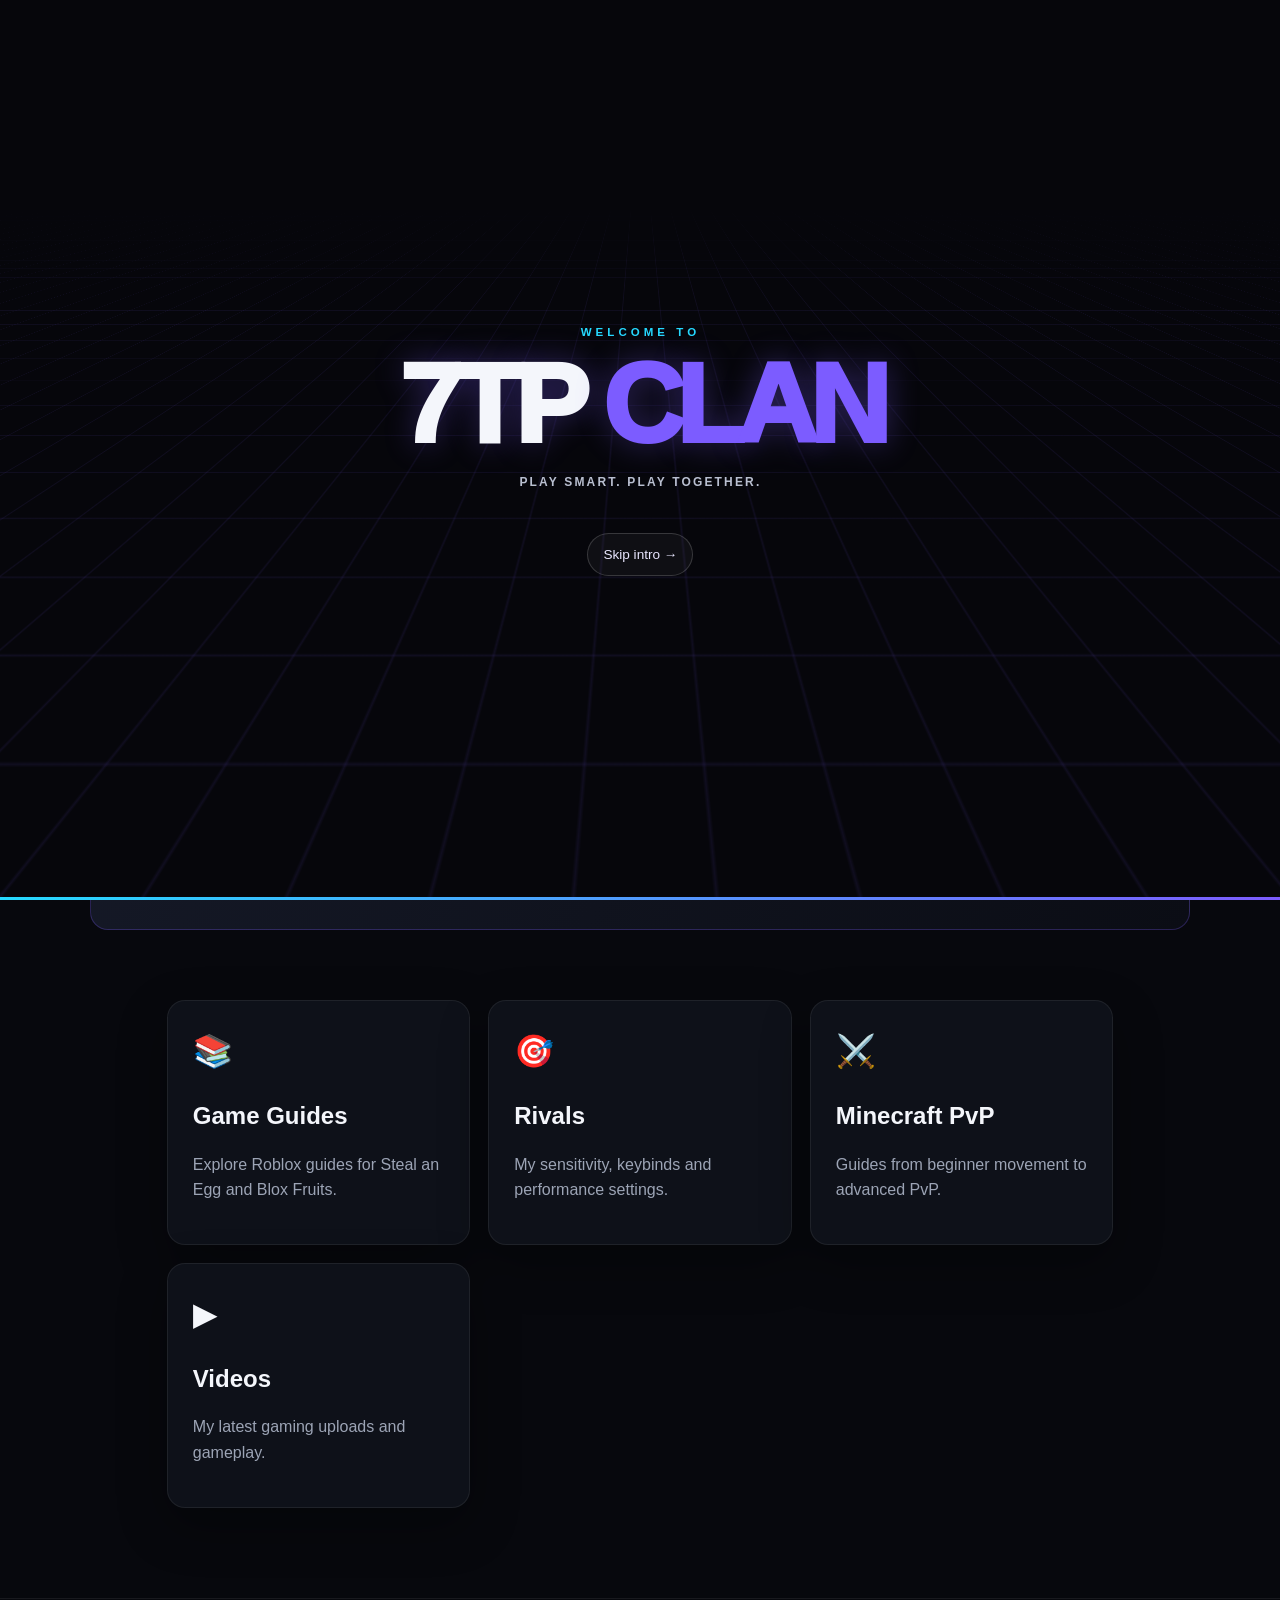
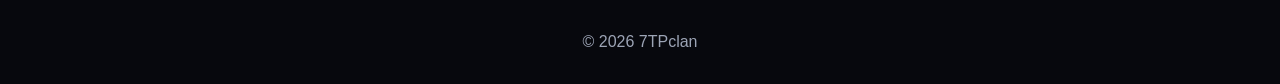
==== commit 3acaed4f: "Add Game Guides navigation and styling" ====
--- a/index.html
+++ b/index.html
@@ -21,13 +21,14 @@
 <a href="rivals.html">Rivals</a>
 <a href="tryouts.html">Tryouts</a>
 <a href="minecraft.html">Minecraft PvP</a>
-<a href="videos.html">Videos</a>
+<a href="game-guides.html">Game Guides</a>
+    <a href="videos.html">Videos</a>
 <a href="about.html">About</a>
 </nav></header>
 <main class="hero"><div>
 <p class="eyebrow">GAMING • GUIDES • CONTENT</p>
 <h1>PLAY SMART.<br><span>PLAY EPICAL.</span></h1>
-<p class="lead">Welcome to my gaming hub. Find my Rivals settings, Minecraft PvP guides and latest videos.</p>
+<p class="lead">Welcome to my gaming hub. Find Rivals settings, Minecraft PvP guides, Roblox game guides and the latest videos.</p>
 <div class="buttons"><a class="btn" href="rivals.html">View Rivals Settings</a><a class="btn ghost" href="videos.html">Watch My Videos</a></div>
 </div><div class="hero-box"><b>7TPclan</b><strong>+</strong><small>RIVALS • MINECRAFT • MORE</small></div></main>
 <section class="latest-update" aria-labelledby="latestUpdateTitle">
@@ -39,6 +40,7 @@
   <span class="update-label">CURRENT RELEASE</span>
 </section>
 <section class="cards">
+<a class="card" href="game-guides.html"><i>📚</i><h2>Game Guides</h2><p>Explore Roblox guides for Steal an Egg and Blox Fruits.</p></a>
 <a class="card" href="rivals.html"><i>🎯</i><h2>Rivals</h2><p>My sensitivity, keybinds and performance settings.</p></a>
 <a class="card" href="minecraft.html"><i>⚔️</i><h2>Minecraft PvP</h2><p>Guides from beginner movement to advanced PvP.</p></a>
 <a class="card" href="videos.html"><i>▶</i><h2>Videos</h2><p>My latest gaming uploads and gameplay.</p></a>
--- a/style.css
+++ b/style.css
@@ -1009,3 +1009,126 @@
   }
 
 }
+
+/* =========================
+   CURRENT SITE UPDATE
+========================= */
+
+nav {
+  flex-wrap: wrap;
+}
+
+nav a,
+.btn,
+.card,
+.host-card,
+.vip-server-card,
+.member-card {
+  transition: color 180ms ease, background-color 180ms ease, border-color 180ms ease, transform 180ms ease, filter 180ms ease;
+}
+
+.btn:hover,
+.btn:focus-visible {
+  filter: brightness(1.12);
+  transform: translateY(-1px);
+}
+
+a:focus-visible,
+button:focus-visible {
+  outline: 2px solid #26d9ff;
+  outline-offset: 3px;
+}
+
+.latest-update {
+  max-width: 1100px;
+  margin: 0 auto 70px;
+  padding: 28px 30px;
+  display: flex;
+  align-items: center;
+  justify-content: space-between;
+  gap: 24px;
+  background: linear-gradient(120deg, #151927, #0b0d15);
+  border: 1px solid #7c5cff44;
+  border-radius: 18px;
+}
+
+.latest-update-copy { max-width: 720px; }
+.latest-update h2 { margin: 6px 0 10px; font-size: clamp(1.5rem, 3vw, 2.25rem); line-height: 1.15; }
+.latest-update h2 span { color: #7c5cff; }
+.latest-update p:not(.eyebrow) { margin: 0; color: #9ca4b5; }
+.update-label { flex-shrink: 0; padding: 8px 12px; border: 1px solid #26d9ff44; border-radius: 999px; color: #26d9ff; font-size: .7rem; font-weight: 900; letter-spacing: .08em; }
+
+.tryout-status-panel {
+  display: flex;
+  align-items: flex-start;
+  gap: 16px;
+  margin: 30px 0 50px;
+  padding: 22px;
+  background: #0e1119;
+  border: 1px solid #ffffff16;
+  border-radius: 16px;
+}
+.tryout-status-panel .eyebrow { margin: 0 0 5px; }
+.tryout-status-panel h2 { margin: 0 0 5px; font-size: 1.35rem; letter-spacing: 0; line-height: 1.25; }
+.tryout-status-panel p:not(.eyebrow) { margin: 4px 0 0; color: #9ca4b5; }
+.tryout-status-dot { width: 12px; height: 12px; flex: 0 0 12px; margin-top: 7px; border-radius: 50%; background: #9ca4b5; box-shadow: 0 0 0 5px #9ca4b51a; }
+.tryout-status-panel[data-status="running"] { border-color: #26d9ff55; }
+.tryout-status-panel[data-status="running"] .tryout-status-dot { background: #26d9ff; box-shadow: 0 0 0 5px #26d9ff20; }
+.tryout-status-panel[data-status="open"] { border-color: #7c5cff66; }
+.tryout-status-panel[data-status="open"] .tryout-status-dot { background: #7c5cff; box-shadow: 0 0 0 5px #7c5cff22; }
+.tryout-status-panel[data-status="closed"] .tryout-status-dot { background: #ff6b6b; box-shadow: 0 0 0 5px #ff6b6b20; }
+.server-host { font-size: .9rem; }
+
+.intro-overlay {
+  position: fixed;
+  inset: 0;
+  z-index: 1000;
+  display: grid;
+  place-items: center;
+  overflow: hidden;
+  background: #06060b;
+  opacity: 1;
+  visibility: visible;
+  transition: opacity 420ms ease, visibility 420ms ease;
+}
+.intro-overlay.intro-dismissed { opacity: 0; visibility: hidden; pointer-events: none; }
+.intro-grid {
+  position: absolute;
+  inset: -50%;
+  background-image: linear-gradient(#7c5cff14 1px, transparent 1px), linear-gradient(90deg, #7c5cff14 1px, transparent 1px);
+  background-size: 42px 42px;
+  transform: perspective(500px) rotateX(55deg) scale(1.5);
+  mask-image: linear-gradient(transparent, #000 35%, #000 70%, transparent);
+  animation: intro-grid-drift 3s linear infinite;
+}
+.intro-content { position: relative; z-index: 1; text-align: center; padding: 24px; animation: intro-reveal 850ms cubic-bezier(.2,.8,.2,1) both; }
+.intro-eyebrow { margin: 0; color: #26d9ff; font-size: .72rem; font-weight: 900; letter-spacing: .35em; }
+.intro-logo { margin: 8px 0; font-size: clamp(3.5rem, 15vw, 7rem); font-weight: 1000; line-height: 1; letter-spacing: -.07em; text-shadow: 0 0 32px #7c5cff55; }
+.intro-logo span { color: #7c5cff; }
+.intro-tagline { color: #b9bfd0; font-size: .75rem; font-weight: 800; letter-spacing: .18em; }
+.intro-skip { margin-top: 28px; padding: 10px 15px; color: #e9e6ff; background: #ffffff0a; border: 1px solid #ffffff2b; border-radius: 999px; cursor: pointer; font: inherit; font-size: .85rem; }
+.intro-skip:hover { border-color: #7c5cff; background: #7c5cff20; }
+.intro-progress { position: absolute; bottom: 0; left: 0; right: 0; height: 3px; background: #ffffff10; }
+.intro-progress span { display: block; width: 100%; height: 100%; background: linear-gradient(90deg, #26d9ff, #7c5cff); transform-origin: left; animation: intro-progress 2.6s linear both; }
+@keyframes intro-reveal { from { opacity: 0; transform: translateY(18px) scale(.94); filter: blur(8px); } to { opacity: 1; transform: translateY(0) scale(1); filter: blur(0); } }
+@keyframes intro-grid-drift { from { transform: perspective(500px) rotateX(55deg) scale(1.5) translateY(0); } to { transform: perspective(500px) rotateX(55deg) scale(1.5) translateY(42px); } }
+@keyframes intro-progress { from { transform: scaleX(0); } to { transform: scaleX(1); } }
+
+@media (max-width: 800px) {
+  .latest-update { margin: 0 6% 55px; flex-direction: column; align-items: flex-start; }
+  .tryout-status-panel { margin-top: 24px; }
+}
+
+@media (max-width: 520px) {
+  header { align-items: flex-start; flex-direction: column; }
+  nav { width: 100%; justify-content: flex-start; gap: 4px; }
+  nav a { padding: 8px 9px; font-size: .76rem; }
+  .latest-update { padding: 22px; }
+  .tryout-status-panel { padding: 18px; }
+  .intro-tagline { font-size: .65rem; letter-spacing: .1em; }
+}
+
+@media (prefers-reduced-motion: reduce) {
+  html { scroll-behavior: auto; }
+  *, *::before, *::after { animation-duration: .01ms !important; animation-iteration-count: 1 !important; transition-duration: .01ms !important; }
+}
